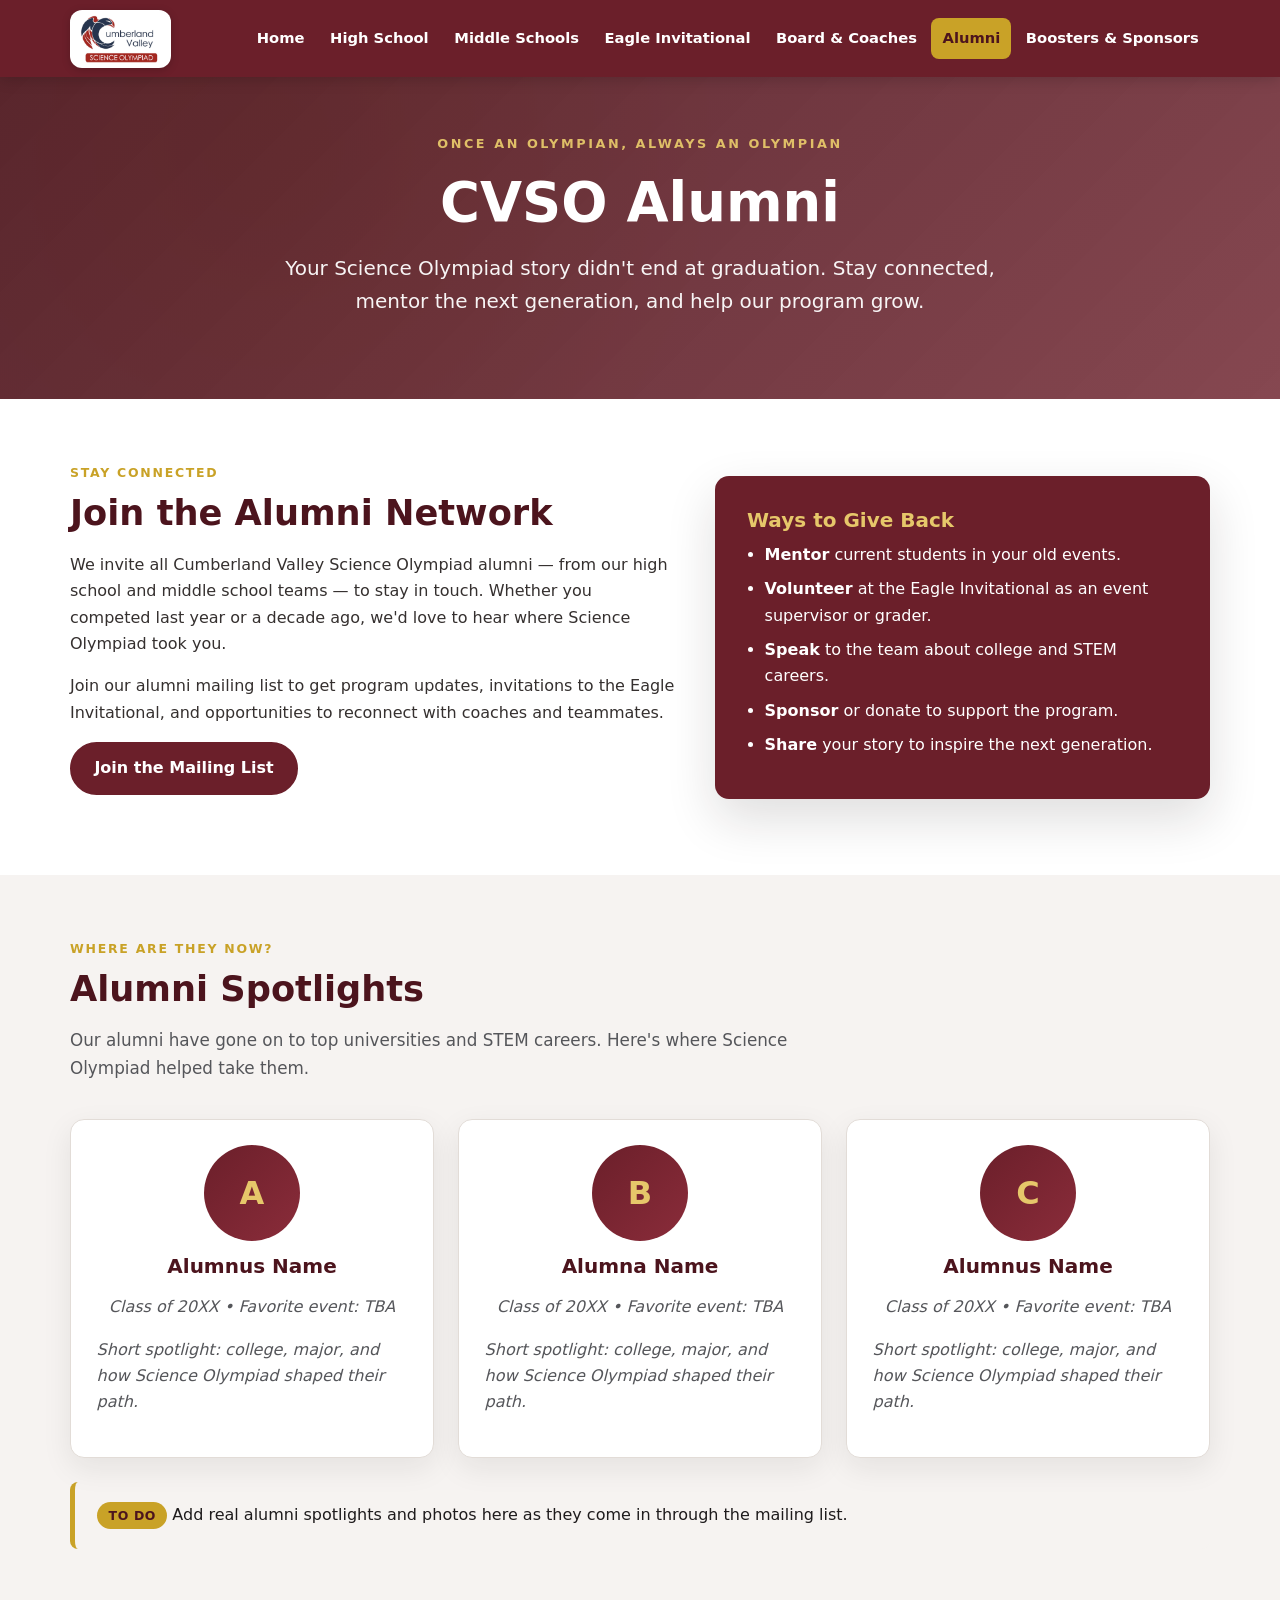
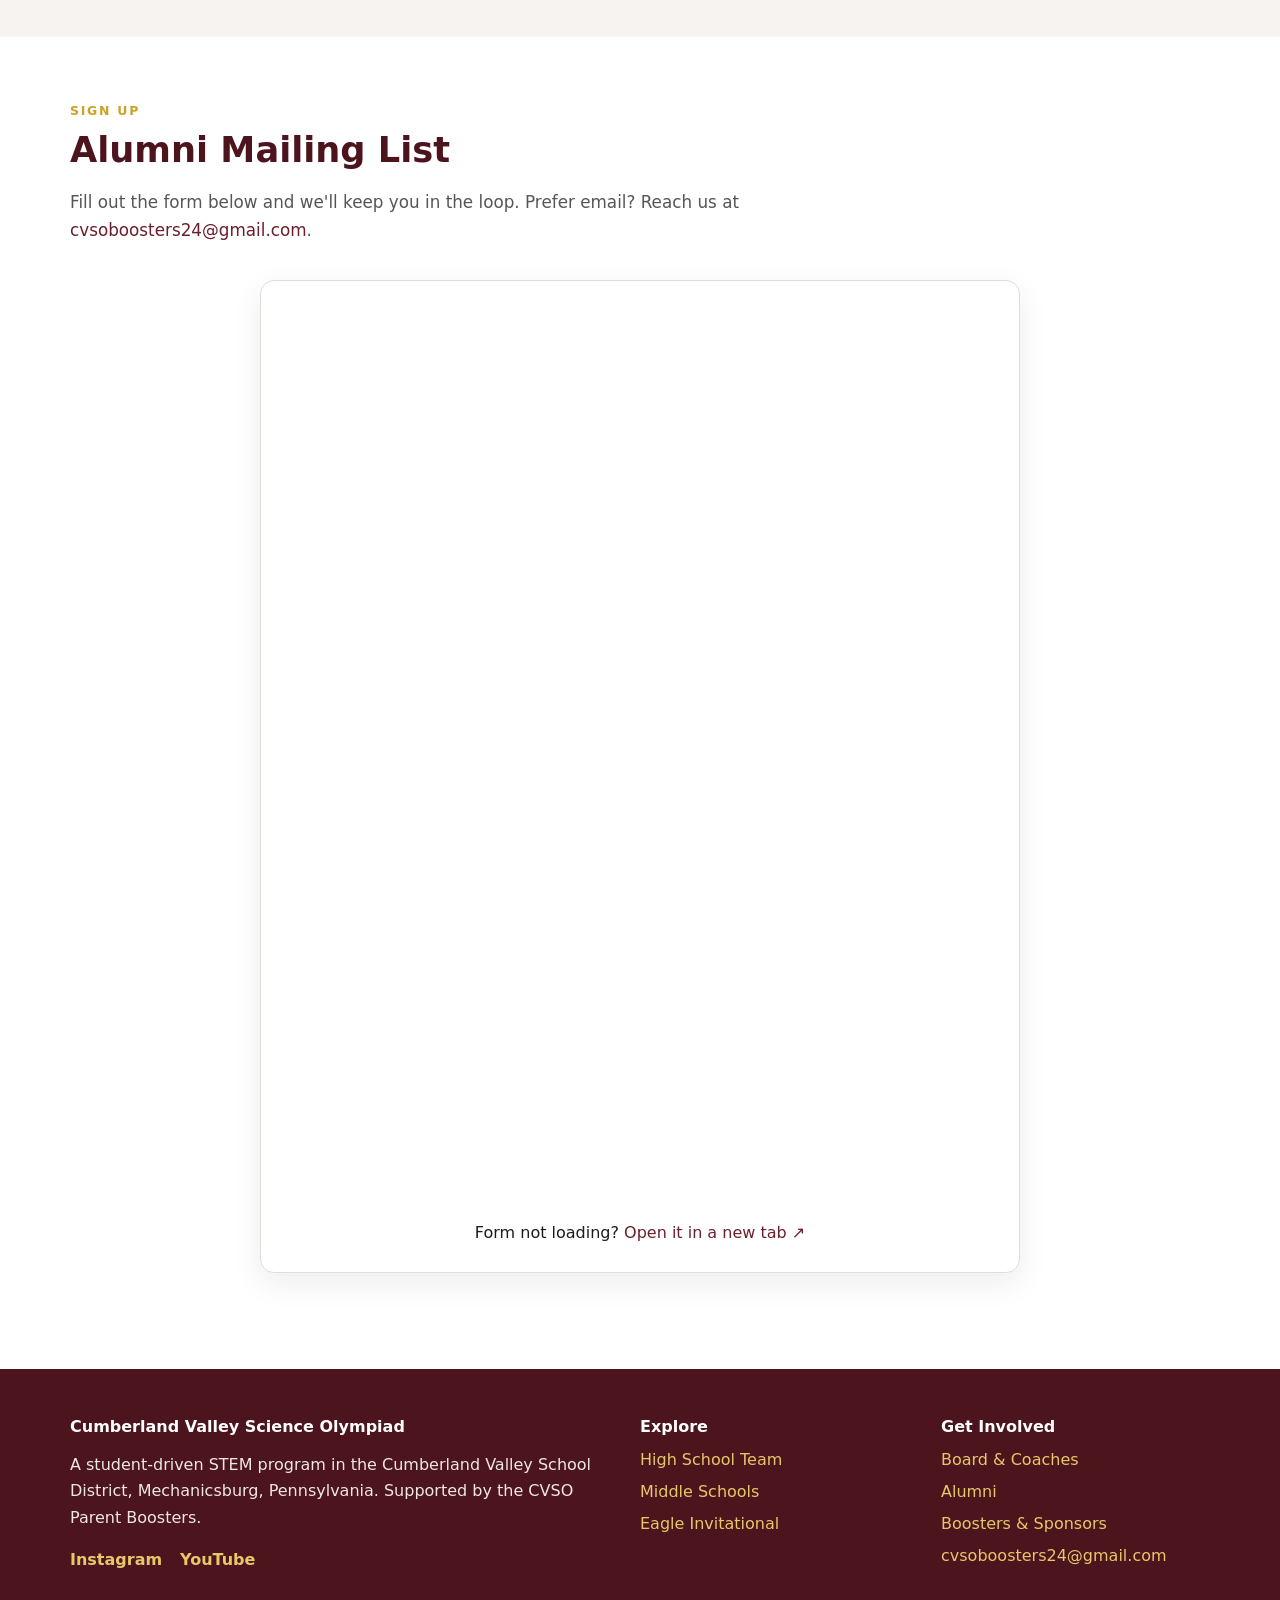
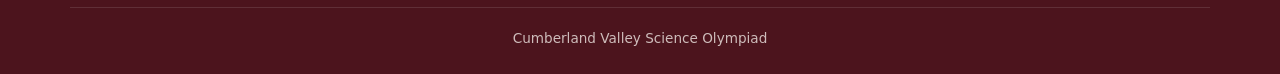
==== alumni.html @ 6e0794f5 "Add Cumberland Valley Science Olympiad website Static multi-page site: home, high school, middle sch" ====
<!DOCTYPE html>
<html lang="en">
<head>
  <meta charset="UTF-8" />
  <meta name="viewport" content="width=device-width, initial-scale=1.0" />
  <meta http-equiv="Cache-Control" content="no-cache, no-store, must-revalidate" />
  <meta http-equiv="Pragma" content="no-cache" />
  <meta http-equiv="Expires" content="0" />
  <title>Alumni | CV Science Olympiad</title>
  <meta name="description" content="Stay connected with Cumberland Valley Science Olympiad — join the alumni network, mentor, and give back." />
  <link rel="icon" type="image/jpeg" href="assets/logo.jpg" />
  <link rel="stylesheet" href="css/style.css" />
</head>
<body>
  <header class="site-header">
    <div class="wrap nav">
      <a href="index.html" class="brand">
        <img class="brand-logo" src="assets/logo.jpg" alt="Cumberland Valley Science Olympiad" />
      </a>
      <button class="nav-toggle" aria-label="Toggle navigation" aria-expanded="false">&#9776;</button>
      <ul class="nav-links">
        <li><a href="index.html">Home</a></li>
        <li><a href="cvhs.html">High School</a></li>
        <li><a href="middle-schools.html">Middle Schools</a></li>
        <li><a href="eagle-invitational.html">Eagle Invitational</a></li>
        <li><a href="board.html">Board &amp; Coaches</a></li>
        <li><a href="alumni.html">Alumni</a></li>
        <li><a href="boosters.html">Boosters &amp; Sponsors</a></li>
      </ul>
    </div>
  </header>

  <section class="hero compact">
    <div class="wrap">
      <p class="kicker">Once an Olympian, always an Olympian</p>
      <h1>CVSO Alumni</h1>
      <p>Your Science Olympiad story didn't end at graduation. Stay connected, mentor the next generation, and help our program grow.</p>
    </div>
  </section>

  <section class="section">
    <div class="wrap feature">
      <div class="prose">
        <div class="eyebrow">Stay Connected</div>
        <h2>Join the Alumni Network</h2>
        <p>We invite all Cumberland Valley Science Olympiad alumni &mdash; from our high school and middle school teams &mdash; to stay in touch. Whether you competed last year or a decade ago, we'd love to hear where Science Olympiad took you.</p>
        <p>Join our alumni mailing list to get program updates, invitations to the Eagle Invitational, and opportunities to reconnect with coaches and teammates.</p>
        <p><a class="btn solid" href="#signup">Join the Mailing List</a></p>
      </div>
      <div class="panel">
        <h3>Ways to Give Back</h3>
        <ul>
          <li><strong>Mentor</strong> current students in your old events.</li>
          <li><strong>Volunteer</strong> at the Eagle Invitational as an event supervisor or grader.</li>
          <li><strong>Speak</strong> to the team about college and STEM careers.</li>
          <li><strong>Sponsor</strong> or donate to support the program.</li>
          <li><strong>Share</strong> your story to inspire the next generation.</li>
        </ul>
      </div>
    </div>
  </section>

  <section class="section alt">
    <div class="wrap">
      <div class="section-head">
        <div class="eyebrow">Where Are They Now?</div>
        <h2>Alumni Spotlights</h2>
        <p>Our alumni have gone on to top universities and STEM careers. Here's where Science Olympiad helped take them.</p>
      </div>
      <div class="grid cols-3">
        <div class="card"><div class="person"><div class="avatar">A</div></div><h3 style="text-align:center">Alumnus Name</h3><p class="placeholder" style="text-align:center">Class of 20XX &bull; Favorite event: TBA</p><p class="placeholder">Short spotlight: college, major, and how Science Olympiad shaped their path.</p></div>
        <div class="card"><div class="person"><div class="avatar">B</div></div><h3 style="text-align:center">Alumna Name</h3><p class="placeholder" style="text-align:center">Class of 20XX &bull; Favorite event: TBA</p><p class="placeholder">Short spotlight: college, major, and how Science Olympiad shaped their path.</p></div>
        <div class="card"><div class="person"><div class="avatar">C</div></div><h3 style="text-align:center">Alumnus Name</h3><p class="placeholder" style="text-align:center">Class of 20XX &bull; Favorite event: TBA</p><p class="placeholder">Short spotlight: college, major, and how Science Olympiad shaped their path.</p></div>
      </div>
      <div class="callout"><span class="notice-badge">To do</span> Add real alumni spotlights and photos here as they come in through the mailing list.</div>
    </div>
  </section>

  <!-- Signup -->
  <section class="section" id="signup">
    <div class="wrap">
      <div class="section-head">
        <div class="eyebrow">Sign Up</div>
        <h2>Alumni Mailing List</h2>
        <p>Fill out the form below and we'll keep you in the loop. Prefer email? Reach us at <a href="mailto:cvsoboosters24@gmail.com">cvsoboosters24@gmail.com</a>.</p>
      </div>
      <div class="card" style="max-width:760px; margin-inline:auto;">
        <iframe
          title="CVSO Alumni Mailing List sign-up form"
          src="https://docs.google.com/forms/d/e/1FAIpQLSfTZlC2nYIA2AMVP5sjLOo3m8vN125NgydO-kd0ToRrBYe-Ew/viewform?embedded=true"
          style="width:100%; height:900px; border:0; display:block;"
          loading="lazy">Loading&hellip;</iframe>
        <p style="text-align:center; margin:.8rem 0 0;">Form not loading? <a href="https://docs.google.com/forms/d/e/1FAIpQLSfTZlC2nYIA2AMVP5sjLOo3m8vN125NgydO-kd0ToRrBYe-Ew/viewform" target="_blank" rel="noopener">Open it in a new tab &nearr;</a></p>
      </div>
    </div>
  </section>

  <footer class="site-footer">
    <div class="wrap footer-grid">
      <div>
        <h4>Cumberland Valley Science Olympiad</h4>
        <p>A student-driven STEM program in the Cumberland Valley School District, Mechanicsburg, Pennsylvania. Supported by the CVSO Parent Boosters.</p>
        <div class="socials">
          <a href="https://www.instagram.com/cvhs_scioly" target="_blank" rel="noopener">Instagram</a>
          <a href="https://www.youtube.com/channel/UCfL6KHYoZkcw92uckgY2XRw" target="_blank" rel="noopener">YouTube</a>
        </div>
      </div>
      <div>
        <h4>Explore</h4>
        <ul>
          <li><a href="cvhs.html">High School Team</a></li>
          <li><a href="middle-schools.html">Middle Schools</a></li>
          <li><a href="eagle-invitational.html">Eagle Invitational</a></li>
        </ul>
      </div>
      <div>
        <h4>Get Involved</h4>
        <ul>
          <li><a href="board.html">Board &amp; Coaches</a></li>
          <li><a href="alumni.html">Alumni</a></li>
          <li><a href="boosters.html">Boosters &amp; Sponsors</a></li>
          <li><a href="mailto:cvsoboosters24@gmail.com">cvsoboosters24@gmail.com</a></li>
        </ul>
      </div>
    </div>
    <div class="wrap footer-bottom">
      Cumberland Valley Science Olympiad
    </div>
  </footer>
  <script src="js/main.js"></script>
  <script>document.getElementById('year').textContent = new Date().getFullYear();</script>
</body>
</html>
---- css/style.css ----
/* ============================================================
   Cumberland Valley Science Olympiad — shared stylesheet
   Colors: CV Maroon + Gold accent (Eagles)
   ============================================================ */

:root {
  --maroon: #6b1f2a;
  --maroon-dark: #4c141d;
  --maroon-light: #8a2c3a;
  --gold: #c9a227;
  --gold-light: #e6c76a;
  --ink: #1e1b1c;
  --slate: #55565a;
  --paper: #ffffff;
  --cloud: #f6f3f1;
  --cloud-2: #efeae6;
  --line: #e2dcd7;
  --ok: #2f7d4f;
  --radius: 14px;
  --shadow: 0 10px 30px rgba(30, 20, 20, 0.08);
  --shadow-lg: 0 20px 50px rgba(30, 20, 20, 0.14);
  --wrap: 1140px;
  --font: "Segoe UI", system-ui, -apple-system, Roboto, Helvetica, Arial, sans-serif;
  --serif: Georgia, "Times New Roman", serif;
}

* { box-sizing: border-box; }

html { scroll-behavior: smooth; }

body {
  margin: 0;
  font-family: var(--font);
  color: var(--ink);
  background: var(--paper);
  line-height: 1.65;
  -webkit-font-smoothing: antialiased;
}

img { max-width: 100%; display: block; }

a { color: var(--maroon); text-decoration: none; }
a:hover { text-decoration: underline; }

h1, h2, h3, h4 { line-height: 1.2; margin: 0 0 .5em; }
h2 { font-size: clamp(1.6rem, 3vw, 2.2rem); color: var(--maroon-dark); }
h3 { font-size: 1.25rem; color: var(--maroon-dark); }

.wrap { width: min(var(--wrap), 92%); margin-inline: auto; }

.section { padding: 4rem 0; }
.section.alt { background: var(--cloud); }
.section-head { max-width: 760px; margin-bottom: 2.25rem; }
.section-head p { color: var(--slate); font-size: 1.05rem; }
.eyebrow {
  text-transform: uppercase;
  letter-spacing: .14em;
  font-size: .78rem;
  font-weight: 700;
  color: var(--gold);
  margin-bottom: .5rem;
}

/* ---------- Header / nav ---------- */
.site-header {
  position: sticky; top: 0; z-index: 50;
  background: var(--maroon);
  color: #fff;
  box-shadow: 0 2px 14px rgba(0,0,0,.18);
}
.nav {
  display: flex; align-items: center; justify-content: space-between;
  gap: 1rem; padding: .6rem 0;
}
.brand { display: flex; align-items: center; gap: .7rem; color: #fff; font-weight: 800; }
.brand:hover { text-decoration: none; }
.brand .logo {
  width: 42px; height: 42px; border-radius: 50%;
  background: var(--gold); color: var(--maroon-dark);
  display: grid; place-items: center; font-weight: 900; font-size: 1.1rem;
  flex: none;
}
.brand small { display: block; font-weight: 500; font-size: .72rem; opacity: .85; letter-spacing: .02em; }
.brand-logo {
  height: 58px; width: auto; display: block;
  background: #fff; padding: 5px 10px; border-radius: 12px;
  box-shadow: 0 2px 8px rgba(0,0,0,.18);
}
@media (max-width: 940px) { .brand-logo { height: 46px; } }

.nav-links { display: flex; align-items: center; gap: .2rem; list-style: none; margin: 0; padding: 0; flex-wrap: wrap; }
.nav-links a {
  color: #fff; padding: .5rem .7rem; border-radius: 8px; font-size: .92rem; font-weight: 600;
  display: inline-block;
}
.nav-links a:hover { background: rgba(255,255,255,.14); text-decoration: none; }
.nav-links a.active { background: var(--gold); color: var(--maroon-dark); }

.nav-toggle {
  display: none; background: transparent; border: 2px solid rgba(255,255,255,.5);
  color: #fff; border-radius: 8px; padding: .35rem .6rem; cursor: pointer; font-size: 1.1rem;
}

@media (max-width: 940px) {
  .nav-toggle { display: block; }
  .nav-links {
    position: absolute; left: 0; right: 0; top: 100%;
    background: var(--maroon-dark); flex-direction: column; align-items: stretch;
    gap: 0; padding: .5rem 6%; max-height: 0; overflow: hidden; transition: max-height .3s ease;
  }
  .nav-links.open { max-height: 640px; padding-block: .6rem; }
  .nav-links a { padding: .8rem .6rem; border-bottom: 1px solid rgba(255,255,255,.08); }
}

/* ---------- Hero ---------- */
.hero {
  position: relative; color: #fff; text-align: center;
  background:
    linear-gradient(135deg, rgba(76,20,29,.92), rgba(107,31,42,.82)),
    radial-gradient(circle at 20% 20%, rgba(201,162,39,.35), transparent 45%);
  padding: 5.5rem 0;
}
.hero.compact { padding: 3.5rem 0; }
.hero h1 { font-size: clamp(2rem, 5vw, 3.4rem); margin-bottom: .3em; }
.hero p { font-size: clamp(1rem, 2vw, 1.25rem); max-width: 720px; margin: 0 auto 1.6rem; opacity: .95; }
.hero .kicker {
  text-transform: uppercase; letter-spacing: .2em; font-size: .8rem; font-weight: 700;
  color: var(--gold-light); margin-bottom: 1rem;
}

/* ---------- Animated home hero ---------- */
.hero-home { position: relative; overflow: hidden; padding: 6rem 0 5rem; }
.hero-home > .wrap { position: relative; z-index: 2; }
.hero-bg { position: absolute; inset: 0; z-index: 0; overflow: hidden; }
/* faint grid overlay */
.hero-bg::before {
  content: ""; position: absolute; inset: -2px;
  background-image:
    linear-gradient(rgba(255,255,255,.05) 1px, transparent 1px),
    linear-gradient(90deg, rgba(255,255,255,.05) 1px, transparent 1px);
  background-size: 46px 46px;
  mask-image: radial-gradient(ellipse at 50% 35%, #000 55%, transparent 100%);
  -webkit-mask-image: radial-gradient(ellipse at 50% 35%, #000 55%, transparent 100%);
}
/* floating glow blobs */
.hero-bg .blob { position: absolute; border-radius: 50%; filter: blur(70px); opacity: .55; }
.hero-bg .b1 { width: 420px; height: 420px; background: #c9a227; top: -120px; left: -80px; animation: floaty 12s ease-in-out infinite; }
.hero-bg .b2 { width: 380px; height: 380px; background: #a8323f; bottom: -140px; right: -60px; animation: floaty 15s ease-in-out infinite reverse; }
.hero-bg .b3 { width: 260px; height: 260px; background: #7d2a8c33; top: 40%; left: 55%; animation: floaty 18s ease-in-out infinite; }
@keyframes floaty {
  0%, 100% { transform: translate(0, 0) scale(1); }
  50% { transform: translate(30px, -26px) scale(1.08); }
}
.hero-home h1 .accent {
  background: linear-gradient(120deg, var(--gold-light), #fff 55%, var(--gold-light));
  -webkit-background-clip: text; background-clip: text; color: transparent;
}
.hero-badges { display: flex; flex-wrap: wrap; gap: .6rem; justify-content: center; margin-top: 1.8rem; }
.hero-badges .badge {
  display: inline-flex; align-items: center; gap: .5rem;
  background: rgba(255,255,255,.1); border: 1px solid rgba(255,255,255,.22);
  color: #fff; padding: .5rem .95rem; border-radius: 999px; font-weight: 600; font-size: .9rem;
  backdrop-filter: blur(4px);
}
.hero-badges .badge b { color: var(--gold-light); }
.scroll-cue {
  position: absolute; bottom: 1rem; left: 50%; transform: translateX(-50%); z-index: 2;
  color: rgba(255,255,255,.7); font-size: 1.5rem; animation: bob 1.8s ease-in-out infinite;
}
@keyframes bob { 0%,100% { transform: translate(-50%, 0); } 50% { transform: translate(-50%, 8px); } }

/* entrance + scroll-reveal */
.fade-up { opacity: 0; transform: translateY(22px); animation: fadeUp .8s ease forwards; }
.fade-up.d1 { animation-delay: .12s; } .fade-up.d2 { animation-delay: .24s; }
.fade-up.d3 { animation-delay: .36s; } .fade-up.d4 { animation-delay: .48s; }
@keyframes fadeUp { to { opacity: 1; transform: none; } }
.reveal { opacity: 0; transform: translateY(30px); transition: opacity .7s ease, transform .7s ease; }
.reveal.in { opacity: 1; transform: none; }
@media (prefers-reduced-motion: reduce) {
  .fade-up, .reveal { opacity: 1 !important; transform: none !important; animation: none !important; }
  .hero-bg .blob, .scroll-cue { animation: none; }
}

/* ---------- Buttons ---------- */
.btn {
  display: inline-block; background: var(--gold); color: var(--maroon-dark);
  padding: .7rem 1.4rem; border-radius: 999px; font-weight: 700; border: 2px solid var(--gold);
  transition: transform .15s ease, background .15s ease;
}
.btn:hover { text-decoration: none; transform: translateY(-2px); background: var(--gold-light); }
.btn.ghost { background: transparent; color: #fff; border-color: rgba(255,255,255,.6); }
.btn.ghost:hover { background: rgba(255,255,255,.12); }
.btn.solid { background: var(--maroon); color: #fff; border-color: var(--maroon); }
.btn.solid:hover { background: var(--maroon-dark); }
.btn-row { display: flex; gap: .8rem; flex-wrap: wrap; justify-content: center; }

/* ---------- Cards / grid ---------- */
.grid { display: grid; gap: 1.5rem; }
.grid.cols-2 { grid-template-columns: repeat(2, 1fr); }
.grid.cols-3 { grid-template-columns: repeat(3, 1fr); }
.grid.cols-4 { grid-template-columns: repeat(4, 1fr); }
@media (max-width: 860px) { .grid.cols-3, .grid.cols-4 { grid-template-columns: repeat(2, 1fr); } }
@media (max-width: 620px) { .grid.cols-2, .grid.cols-3, .grid.cols-4 { grid-template-columns: 1fr; } }

.card {
  background: var(--paper); border: 1px solid var(--line); border-radius: var(--radius);
  padding: 1.6rem; box-shadow: var(--shadow);
}
.card h3 { margin-top: 0; }
.card .ico {
  width: 48px; height: 48px; border-radius: 12px; background: var(--cloud-2);
  display: grid; place-items: center; font-size: 1.5rem; margin-bottom: 1rem;
}
.card.link-card { transition: transform .15s ease, box-shadow .15s ease; }
.card.link-card:hover { transform: translateY(-4px); box-shadow: var(--shadow-lg); }

/* Team spotlight cards with color bar */
.team-card { overflow: hidden; padding: 0; }
.team-card .bar { height: 8px; background: var(--gold); }
.team-card .body { padding: 1.6rem; }
.team-card.hs .bar { background: var(--maroon); }
.team-card.ev .bar { background: #2f6f7d; }
.team-card.mv .bar { background: #4c7d2f; }

/* ---------- People (board/coaches) ---------- */
.people { display: grid; gap: 1.4rem; grid-template-columns: repeat(3, 1fr); }
@media (max-width: 860px) { .people { grid-template-columns: repeat(2,1fr); } }
@media (max-width: 560px) { .people { grid-template-columns: 1fr; } }
.person { text-align: center; }
.person .avatar {
  width: 96px; height: 96px; border-radius: 50%; margin: 0 auto .8rem;
  background: linear-gradient(135deg, var(--maroon), var(--maroon-light));
  color: var(--gold-light); display: grid; place-items: center; font-size: 2rem; font-weight: 800;
}
.person .role { color: var(--gold); font-weight: 700; font-size: .85rem; text-transform: uppercase; letter-spacing: .06em; }
.person .name { font-weight: 700; font-size: 1.1rem; color: var(--maroon-dark); }

/* ---------- Tables ---------- */
.table-wrap { overflow-x: auto; border: 1px solid var(--line); border-radius: var(--radius); box-shadow: var(--shadow); }
table { width: 100%; border-collapse: collapse; background: #fff; min-width: 520px; }
thead th { background: var(--maroon); color: #fff; text-align: left; padding: .85rem 1rem; font-size: .9rem; }
tbody td { padding: .8rem 1rem; border-top: 1px solid var(--line); font-size: .95rem; }
tbody tr:nth-child(even) { background: var(--cloud); }
.medal { font-weight: 700; }
.medal.gold { color: #b8860b; }
.medal.silver { color: #7d7d83; }
.medal.bronze { color: #a05a2c; }

/* ---------- Doc / list rows ---------- */
.doc-list { list-style: none; margin: 0; padding: 0; display: grid; gap: .6rem; }
.doc-list li {
  display: flex; align-items: center; gap: .9rem; background: #fff; border: 1px solid var(--line);
  border-radius: 10px; padding: .8rem 1rem;
}
.doc-list .fico { font-size: 1.3rem; }
.doc-list .meta { margin-left: auto; color: var(--slate); font-size: .85rem; }

/* ---------- Stats ---------- */
.stats { display: grid; grid-template-columns: repeat(4,1fr); gap: 1.2rem; text-align: center; }
@media (max-width: 640px) { .stats { grid-template-columns: repeat(2,1fr); } }
.stat .num { font-size: 2.4rem; font-weight: 800; color: var(--maroon); line-height: 1; }
.stat .lbl { color: var(--slate); font-size: .9rem; margin-top: .3rem; }

/* ---------- Callout / notice ---------- */
.callout {
  background: var(--cloud); border-left: 5px solid var(--gold); border-radius: 8px;
  padding: 1.2rem 1.4rem; margin: 1.5rem 0;
}
.notice-badge {
  display: inline-block; background: var(--gold); color: var(--maroon-dark);
  font-weight: 700; font-size: .78rem; padding: .2rem .7rem; border-radius: 999px;
  text-transform: uppercase; letter-spacing: .05em;
}

/* ---------- Prose ---------- */
.prose { max-width: 760px; }
.prose p { color: #35302f; }
.prose ul { padding-left: 1.2rem; }
.prose li { margin: .35rem 0; }

/* ---------- Two-column feature ---------- */
.feature { display: grid; grid-template-columns: 1.1fr .9fr; gap: 2.5rem; align-items: center; }
@media (max-width: 820px) { .feature { grid-template-columns: 1fr; } }
.feature .panel {
  background: var(--maroon); color: #fff; border-radius: var(--radius); padding: 2rem; box-shadow: var(--shadow-lg);
}
.feature .panel h3 { color: var(--gold-light); }
.feature .panel ul { padding-left: 1.1rem; margin: 0; }
.feature .panel li { margin: .5rem 0; }

/* ---------- Footer ---------- */
.site-footer { background: var(--maroon-dark); color: #efe7e3; padding: 3rem 0 1.5rem; margin-top: 2rem; }
.site-footer a { color: var(--gold-light); }
.footer-grid { display: grid; grid-template-columns: 2fr 1fr 1fr; gap: 2rem; }
@media (max-width: 760px) { .footer-grid { grid-template-columns: 1fr; } }
.footer-grid h4 { color: #fff; margin-bottom: .7rem; }
.footer-grid ul { list-style: none; padding: 0; margin: 0; }
.footer-grid li { margin: .35rem 0; }
.socials a { margin-right: .8rem; font-weight: 600; }
.footer-bottom {
  border-top: 1px solid rgba(255,255,255,.14); margin-top: 2rem; padding-top: 1.2rem;
  font-size: .85rem; opacity: .8; text-align: center;
}

/* ---------- Slideshow / gallery ---------- */
.slideshow {
  position: relative;
  width: 100%;
  max-width: 960px;
  margin-inline: auto;
  aspect-ratio: 3 / 2;
  overflow: hidden;
  border-radius: var(--radius);
  box-shadow: var(--shadow-lg);
  background: var(--maroon-dark);
}
@media (max-width: 640px) { .slideshow { aspect-ratio: 4 / 3; } }

/* ---------- Photo gallery (masonry) ---------- */
.gallery { column-count: 4; column-gap: 12px; }
@media (max-width: 900px) { .gallery { column-count: 3; } }
@media (max-width: 620px) { .gallery { column-count: 2; } }
.gallery img {
  width: 100%; margin: 0 0 12px; border-radius: 10px; display: block;
  box-shadow: var(--shadow); break-inside: avoid;
}
.slideshow .slide {
  position: absolute; inset: 0;
  opacity: 0;
  transition: opacity 1s ease-in-out;
  z-index: 1;
}
.slideshow .slide.active { opacity: 1; z-index: 2; }
.slideshow .slide img { width: 100%; height: 100%; object-fit: cover; }
.slideshow .slide .caption {
  position: absolute; left: 0; right: 0; bottom: 0;
  padding: 2.2rem 1.6rem 1.2rem;
  background: linear-gradient(to top, rgba(30,20,20,.78), transparent);
  color: #fff; font-weight: 700; font-size: 1.1rem;
}
/* dots */
.slideshow .dots {
  position: absolute; z-index: 3; bottom: .9rem; left: 50%; transform: translateX(-50%);
  display: flex; gap: .5rem;
}
.slideshow .dots button {
  width: 11px; height: 11px; border-radius: 50%; border: 2px solid #fff;
  background: transparent; cursor: pointer; padding: 0; transition: background .2s ease;
}
.slideshow .dots button.active { background: var(--gold); border-color: var(--gold); }
/* arrows */
.slideshow .arrow {
  position: absolute; z-index: 3; top: 50%; transform: translateY(-50%);
  background: rgba(0,0,0,.35); color: #fff; border: none; cursor: pointer;
  width: 44px; height: 44px; border-radius: 50%; font-size: 1.4rem; line-height: 1;
  display: grid; place-items: center; transition: background .2s ease;
}
.slideshow .arrow:hover { background: rgba(0,0,0,.6); }
.slideshow .arrow.prev { left: .8rem; }
.slideshow .arrow.next { right: .8rem; }
@media (max-width: 640px) { .slideshow .arrow { width: 36px; height: 36px; font-size: 1.1rem; } }

/* ---------- FAQ accordion ---------- */
.faq { display: grid; gap: .7rem; max-width: 860px; }
.faq details {
  background: #fff; border: 1px solid var(--line); border-radius: 10px;
  padding: .1rem 1.1rem; box-shadow: var(--shadow);
}
.faq summary {
  cursor: pointer; font-weight: 700; padding: .9rem 0; color: var(--maroon-dark);
  list-style: none; display: flex; justify-content: space-between; gap: 1rem; align-items: center;
}
.faq summary::-webkit-details-marker { display: none; }
.faq summary::after { content: "+"; font-size: 1.4rem; color: var(--gold); font-weight: 700; }
.faq details[open] summary::after { content: "\2013"; }
.faq details[open] summary { border-bottom: 1px solid var(--line); }
.faq details p { margin: .8rem 0; color: #35302f; }

/* ---------- Detail list (key/value facts) ---------- */
.kv { list-style: none; margin: 0; padding: 0; display: grid; gap: .55rem; }
.kv li { display: flex; gap: .6rem; }
.kv .k { font-weight: 700; color: var(--maroon-dark); min-width: 150px; flex: none; }

/* ---------- Marquee (tournaments strip) ---------- */
.marquee-band { background: var(--maroon-dark); color: #fff; padding: 1.8rem 0; overflow: hidden; }
.marquee-band .m-label {
  text-align: center; text-transform: uppercase; letter-spacing: .22em;
  font-size: .76rem; font-weight: 700; color: var(--gold-light); margin-bottom: 1.1rem;
}
.marquee {
  display: flex; overflow: hidden;
  -webkit-mask-image: linear-gradient(90deg, transparent, #000 7%, #000 93%, transparent);
          mask-image: linear-gradient(90deg, transparent, #000 7%, #000 93%, transparent);
}
.marquee-track { display: flex; gap: 2.6rem; padding-left: 2.6rem; flex: none; animation: marquee 32s linear infinite; }
.marquee:hover .marquee-track { animation-play-state: paused; }
.marquee-item { white-space: nowrap; font-weight: 700; font-size: 1.05rem; color: #efe7e3; display: flex; align-items: center; gap: 2.6rem; }
.marquee-item::after { content: "\2022"; color: var(--gold); }
@keyframes marquee { from { transform: translateX(0); } to { transform: translateX(-50%); } }
@media (prefers-reduced-motion: reduce) { .marquee-track { animation: none; } }

/* ---------- Event category tiles ---------- */
.cat-grid { display: grid; grid-template-columns: repeat(5, 1fr); gap: 1.1rem; }
@media (max-width: 940px) { .cat-grid { grid-template-columns: repeat(2, 1fr); } }
@media (max-width: 520px) { .cat-grid { grid-template-columns: 1fr; } }
.cat-tile {
  text-align: center; background: #fff; border: 1px solid var(--line); border-radius: 16px;
  padding: 1.7rem 1rem; box-shadow: var(--shadow); transition: transform .15s ease, box-shadow .15s ease;
}
.cat-tile:hover { transform: translateY(-6px); box-shadow: var(--shadow-lg); }
.cat-ico {
  width: 66px; height: 66px; border-radius: 50%; display: grid; place-items: center;
  margin: 0 auto 1rem; font-size: 2rem;
}
.cat-tile h3 { font-size: 1rem; margin-bottom: .45rem; line-height: 1.2; }
.cat-tile p { font-size: .84rem; color: var(--slate); margin: 0; }

/* ---------- Pathway diagram ---------- */
.pathway { display: flex; align-items: center; gap: .5rem; overflow-x: auto; padding: .3rem .1rem 1rem; justify-content: flex-start; }
@media (min-width: 940px) { .pathway { justify-content: center; overflow: visible; } }
.path-step {
  flex: none; background: #fff; border: 2px solid var(--line); border-radius: 14px;
  padding: 1rem 1.3rem; text-align: center; box-shadow: var(--shadow); min-width: 140px;
}
.path-step .t { font-weight: 800; color: var(--maroon-dark); line-height: 1.15; }
.path-step .s { font-size: .8rem; color: var(--slate); margin-top: .2rem; }
.path-step.finish { border-color: var(--gold); background: linear-gradient(180deg, #fff, #fdf7e6); }
.path-arrow { flex: none; color: var(--gold); font-size: 1.5rem; font-weight: 700; }
/* two parallel division tracks */
.pathway-tracks { display: grid; gap: 1.1rem; }
.path-step.start { min-width: 180px; }
.path-step.start.ms { border-color: #2f6f7d; border-width: 2px; }
.path-step.start.hs { border-color: var(--maroon); border-width: 2px; }
.path-step .div-tag {
  display: inline-block; font-size: .68rem; font-weight: 700; letter-spacing: .04em;
  text-transform: uppercase; padding: .1rem .5rem; border-radius: 999px; margin-bottom: .35rem;
}
.path-step.ms .div-tag { background: #e4eef4; color: #2f6f7d; }
.path-step.hs .div-tag { background: #f2e3e5; color: var(--maroon); }

/* ---------- Ticker (tournament-day feed) ---------- */
.ticker { max-width: 720px; margin-inline: auto; background: #fff; border: 1px solid var(--line); border-radius: 14px; box-shadow: var(--shadow-lg); overflow: hidden; }
.ticker-head { display: flex; align-items: center; gap: .6rem; padding: .8rem 1.1rem; border-bottom: 1px solid var(--line); font-weight: 700; color: var(--maroon-dark); }
.ticker-head .dot { width: 9px; height: 9px; border-radius: 50%; background: var(--ok); animation: pulse 1.8s infinite; flex: none; }
.ticker-head .live { margin-left: auto; font-size: .72rem; letter-spacing: .12em; text-transform: uppercase; color: var(--ok); font-weight: 700; }
.ticker-viewport { height: 250px; overflow: hidden; position: relative; }
.ticker-list { margin: 0; padding: 0; list-style: none; animation: tickerscroll 20s linear infinite; }
.ticker:hover .ticker-list { animation-play-state: paused; }
.ticker-list li { display: flex; gap: 1rem; padding: .75rem 1.1rem; border-bottom: 1px solid var(--cloud-2); align-items: baseline; }
.ticker-list .time { color: var(--gold); font-weight: 700; font-variant-numeric: tabular-nums; white-space: nowrap; font-size: .85rem; flex: none; }
.ticker-list .msg { color: #35302f; }
@keyframes tickerscroll { from { transform: translateY(0); } to { transform: translateY(-50%); } }
@keyframes pulse { 0% { box-shadow: 0 0 0 0 rgba(47,125,79,.5); } 70% { box-shadow: 0 0 0 8px rgba(47,125,79,0); } 100% { box-shadow: 0 0 0 0 rgba(47,125,79,0); } }
@media (prefers-reduced-motion: reduce) { .ticker-list { animation: none; } .ticker-head .dot { animation: none; } }

/* Placeholder helper */
.placeholder { color: var(--slate); font-style: italic; }
.tag { display:inline-block; background: var(--cloud-2); color: var(--slate); font-size:.75rem; padding:.15rem .6rem; border-radius:999px; margin:.1rem; }
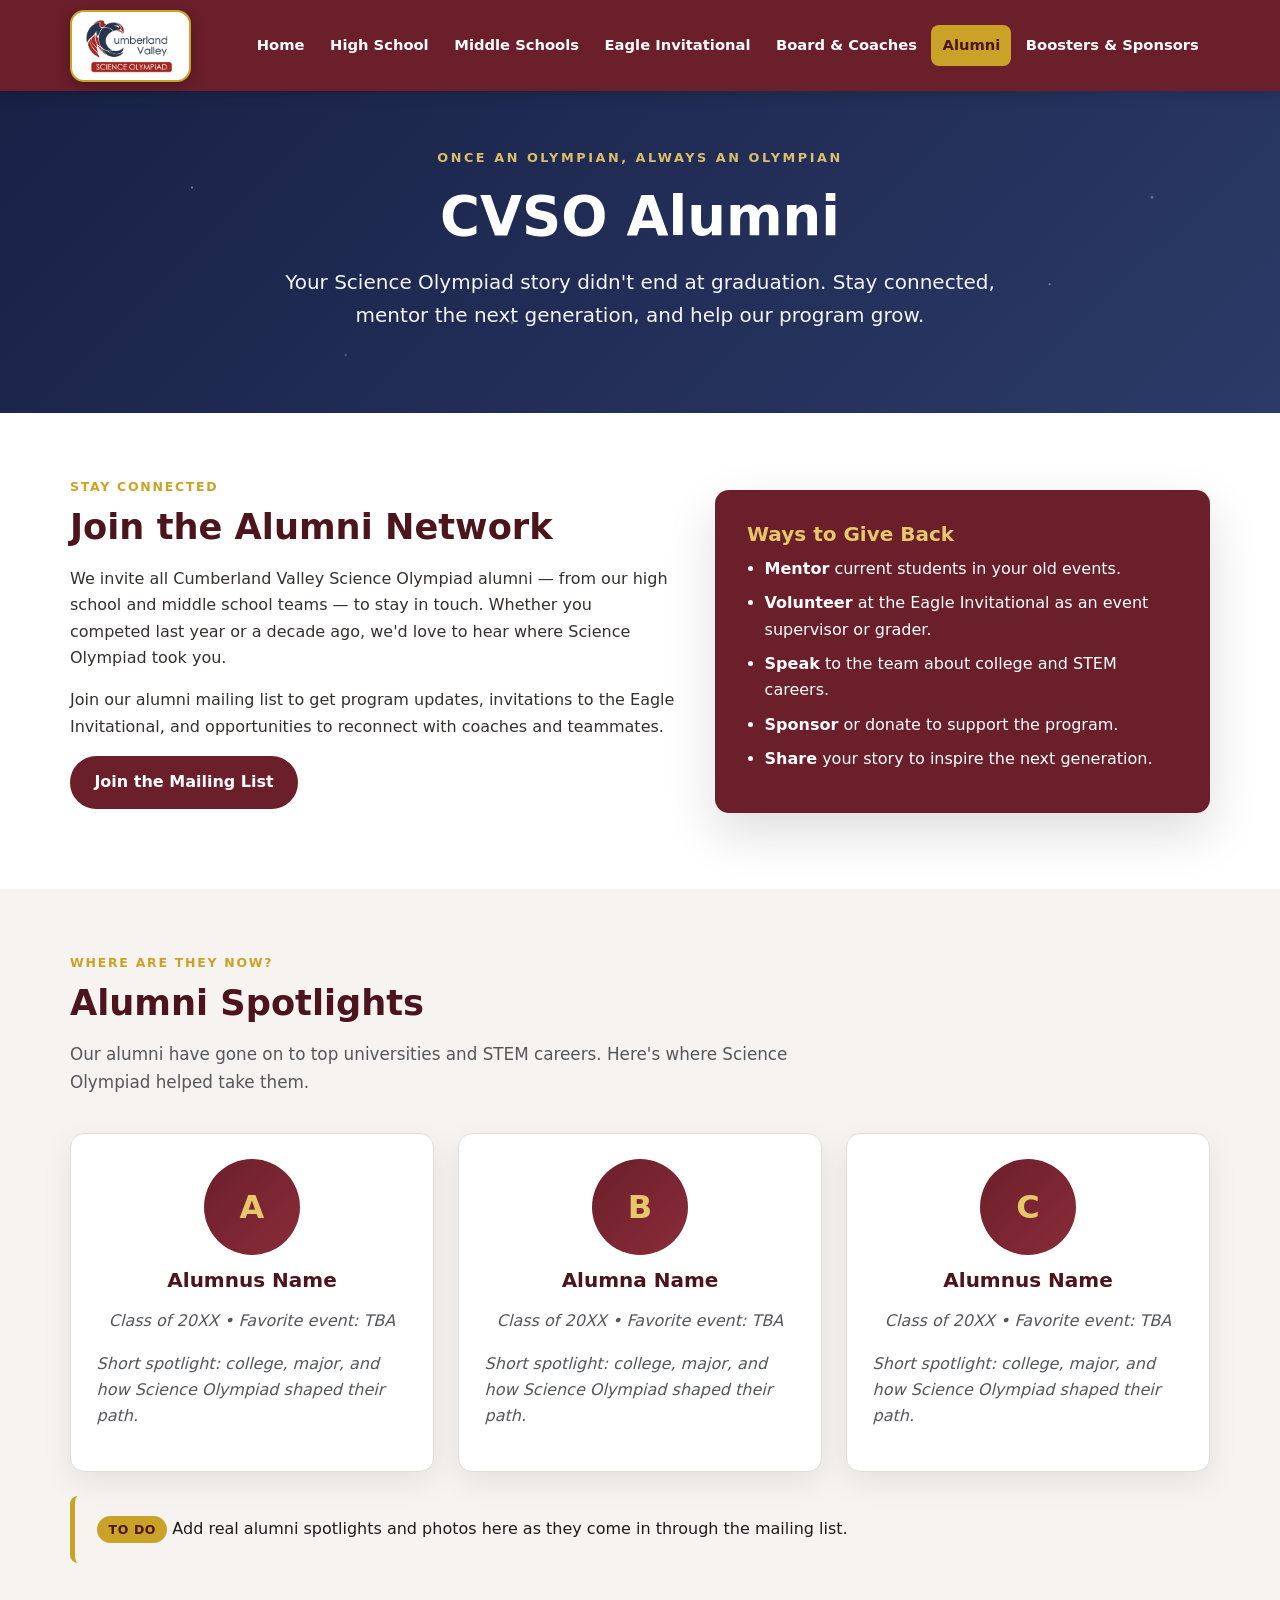
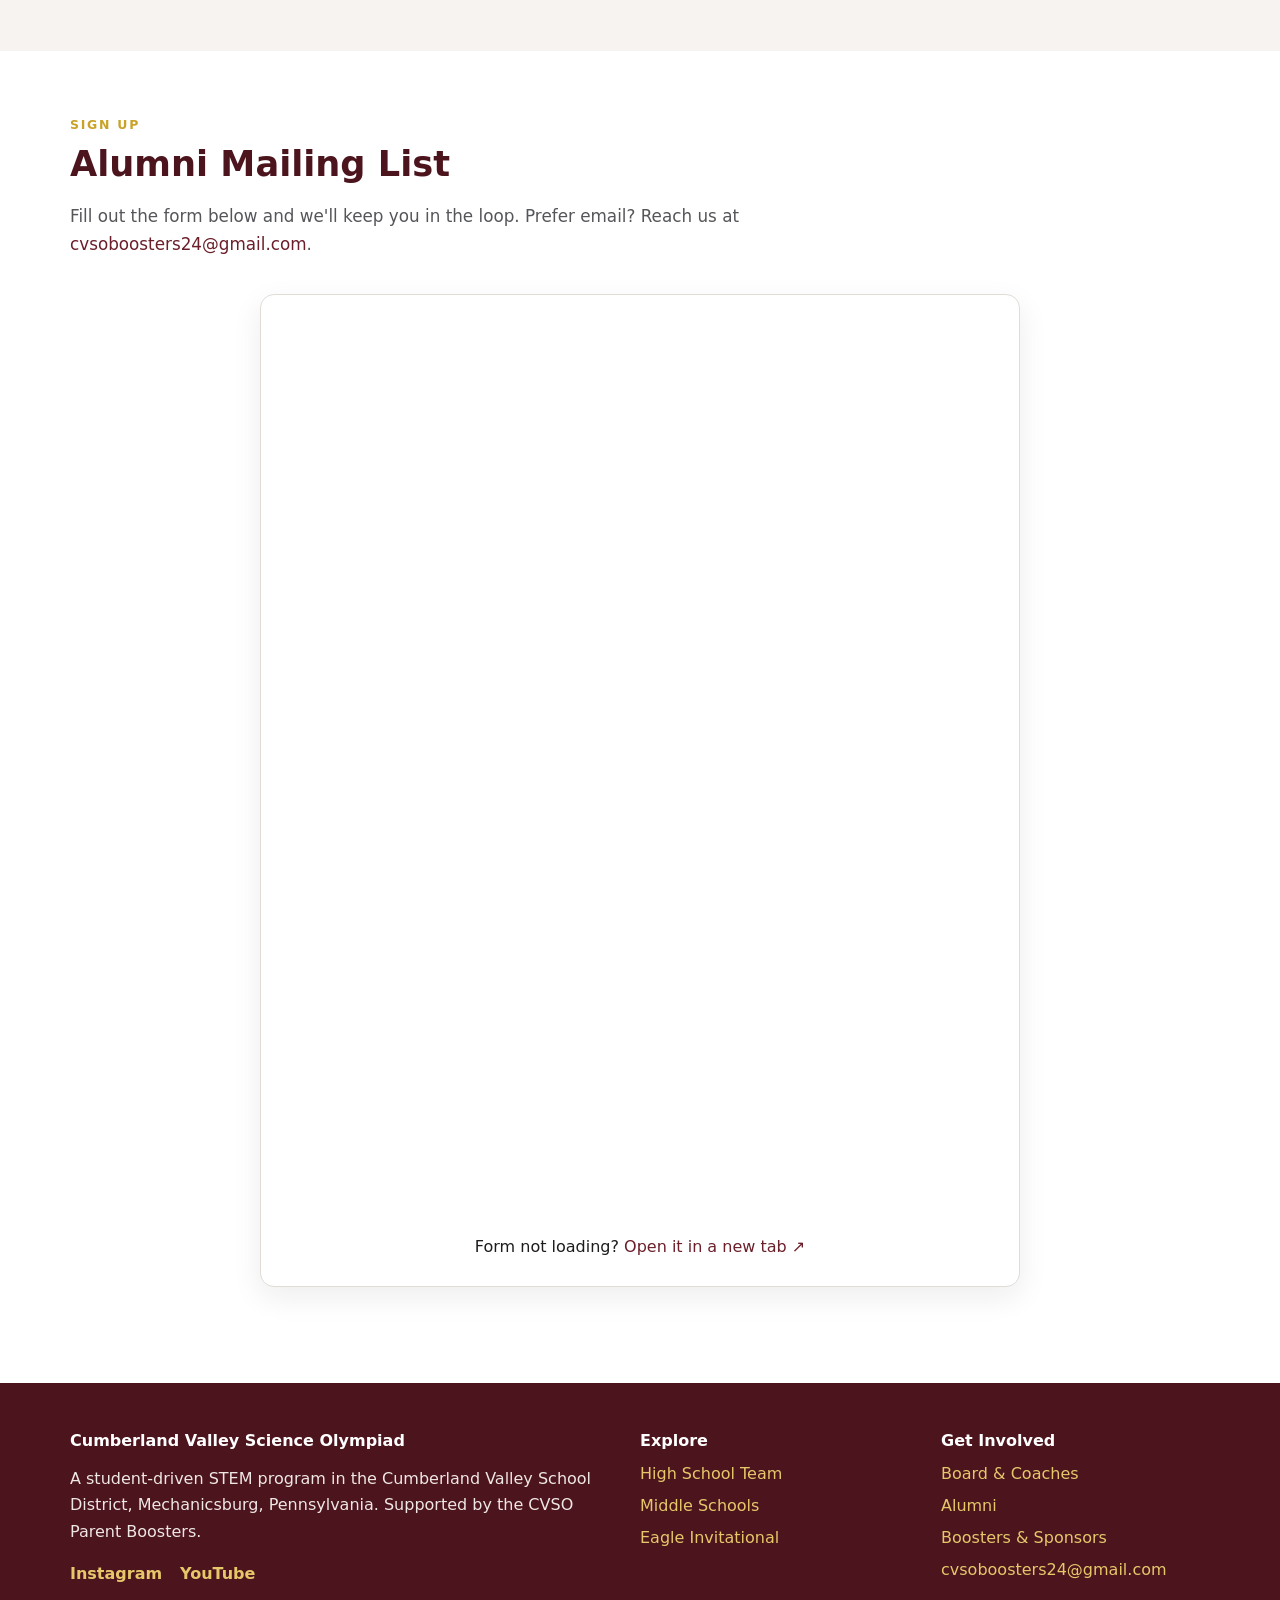
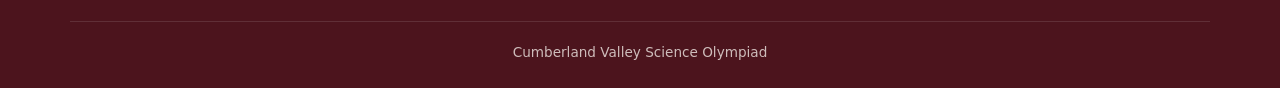
==== commit 3b3044d7: "Per-page hero themes, calendar fixes, and GoFundMe donate section - Give each tab header its own col" ====
--- a/alumni.html
+++ b/alumni.html
@@ -30,7 +30,7 @@
     </div>
   </header>
 
-  <section class="hero compact">
+  <section class="hero compact hero-alumni">
     <div class="wrap">
       <p class="kicker">Once an Olympian, always an Olympian</p>
       <h1>CVSO Alumni</h1>
--- a/css/style.css
+++ b/css/style.css
@@ -69,6 +69,7 @@
   box-shadow: 0 2px 14px rgba(0,0,0,.18);
 }
 .nav {
+  position: relative;
   display: flex; align-items: center; justify-content: space-between;
   gap: 1rem; padding: .6rem 0;
 }
@@ -82,11 +83,12 @@
 }
 .brand small { display: block; font-weight: 500; font-size: .72rem; opacity: .85; letter-spacing: .02em; }
 .brand-logo {
-  height: 58px; width: auto; display: block;
-  background: #fff; padding: 5px 10px; border-radius: 12px;
-  box-shadow: 0 2px 8px rgba(0,0,0,.18);
-}
-@media (max-width: 940px) { .brand-logo { height: 46px; } }
+  height: 72px; width: auto; display: block;
+  background: #fff; padding: 7px 13px; border-radius: 14px;
+  box-shadow: 0 4px 14px rgba(0,0,0,.3);
+  border: 2px solid var(--gold);
+}
+@media (max-width: 940px) { .brand-logo { height: 54px; padding: 5px 10px; } }
 
 .nav-links { display: flex; align-items: center; gap: .2rem; list-style: none; margin: 0; padding: 0; flex-wrap: wrap; }
 .nav-links a {
@@ -97,19 +99,24 @@
 .nav-links a.active { background: var(--gold); color: var(--maroon-dark); }
 
 .nav-toggle {
-  display: none; background: transparent; border: 2px solid rgba(255,255,255,.5);
-  color: #fff; border-radius: 8px; padding: .35rem .6rem; cursor: pointer; font-size: 1.1rem;
-}
+  display: none; align-items: center; gap: .4rem;
+  background: var(--gold); border: 2px solid var(--gold);
+  color: var(--maroon-dark); border-radius: 8px; padding: .45rem .8rem; cursor: pointer;
+  font-size: 1.15rem; font-weight: 800; line-height: 1;
+}
+.nav-toggle::before { content: "Menu"; font-size: .9rem; letter-spacing: .02em; }
 
 @media (max-width: 940px) {
-  .nav-toggle { display: block; }
+  .nav-toggle { display: inline-flex; }
   .nav-links {
-    position: absolute; left: 0; right: 0; top: 100%;
+    position: absolute; left: 0; right: 0; top: calc(100% + .6rem); z-index: 60;
     background: var(--maroon-dark); flex-direction: column; align-items: stretch;
-    gap: 0; padding: .5rem 6%; max-height: 0; overflow: hidden; transition: max-height .3s ease;
+    gap: 0; padding: 0 6%; max-height: 0; overflow: hidden;
+    transition: max-height .3s ease; box-shadow: 0 14px 26px rgba(0,0,0,.3);
+    border-top: 3px solid var(--gold);
   }
-  .nav-links.open { max-height: 640px; padding-block: .6rem; }
-  .nav-links a { padding: .8rem .6rem; border-bottom: 1px solid rgba(255,255,255,.08); }
+  .nav-links.open { max-height: 80vh; overflow-y: auto; padding-block: .6rem; }
+  .nav-links a { padding: .85rem .6rem; border-bottom: 1px solid rgba(255,255,255,.08); font-size: 1rem; }
 }
 
 /* ---------- Hero ---------- */
@@ -126,6 +133,67 @@
 .hero .kicker {
   text-transform: uppercase; letter-spacing: .2em; font-size: .8rem; font-weight: 700;
   color: var(--gold-light); margin-bottom: 1rem;
+}
+
+/* ---------- Per-page hero themes (unique color + background per tab) ---------- */
+/* High School — engineering circuit board (crimson) */
+.hero-hs {
+  background-color: #5a1823;
+  background-image:
+    linear-gradient(90deg, rgba(230,199,106,.09) 1px, transparent 1px),
+    linear-gradient(0deg, rgba(230,199,106,.09) 1px, transparent 1px),
+    radial-gradient(circle at 23px 23px, rgba(230,199,106,.32) 2px, transparent 2.6px),
+    linear-gradient(135deg, #4c141d, #7c1f2c);
+  background-size: 46px 46px, 46px 46px, 46px 46px, 100% 100%;
+}
+/* Middle Schools — triangular science mesh (teal) */
+.hero-ms {
+  background-color: #235863;
+  background-image:
+    linear-gradient(60deg, rgba(255,255,255,.07) 1px, transparent 1px),
+    linear-gradient(-60deg, rgba(255,255,255,.07) 1px, transparent 1px),
+    linear-gradient(0deg, rgba(255,255,255,.05) 1px, transparent 1px),
+    linear-gradient(135deg, #123b45, #2f6f7d);
+  background-size: 42px 72px, 42px 72px, 42px 72px, 100% 100%;
+}
+/* Eagle Invitational — award spotlight rays (amber/bronze) */
+.hero-eagle {
+  background-color: #6a4a15;
+  background-image:
+    repeating-conic-gradient(from 0deg at 50% -18%, rgba(255,231,163,.07) 0deg 5deg, transparent 5deg 11deg),
+    radial-gradient(ellipse 70% 90% at 50% 0%, rgba(255,220,140,.18), transparent 60%),
+    linear-gradient(135deg, #43300d, #7a5a17);
+}
+/* Board & Coaches — leadership network (plum) */
+.hero-board {
+  background-color: #4a2156;
+  background-image:
+    radial-gradient(circle at 20px 20px, rgba(230,199,106,.3) 2px, transparent 2.6px),
+    linear-gradient(45deg, rgba(255,255,255,.05) 1px, transparent 1px),
+    linear-gradient(-45deg, rgba(255,255,255,.05) 1px, transparent 1px),
+    linear-gradient(135deg, #351641, #5f2c70);
+  background-size: 40px 40px, 40px 40px, 40px 40px, 100% 100%;
+}
+/* Alumni — constellation / starfield (indigo) */
+.hero-alumni {
+  background-color: #23305a;
+  background-image:
+    radial-gradient(1.5px 1.5px at 15% 30%, rgba(255,255,255,.6), transparent),
+    radial-gradient(1.5px 1.5px at 65% 20%, rgba(230,199,106,.6), transparent),
+    radial-gradient(2px 2px at 40% 72%, rgba(255,255,255,.5), transparent),
+    radial-gradient(1.5px 1.5px at 82% 60%, rgba(255,255,255,.5), transparent),
+    radial-gradient(1.5px 1.5px at 27% 82%, rgba(230,199,106,.5), transparent),
+    radial-gradient(2px 2px at 90% 33%, rgba(255,255,255,.45), transparent),
+    linear-gradient(135deg, #182146, #2b3a67);
+}
+/* Boosters & Sponsors — supportive weave (green) */
+.hero-boost {
+  background-color: #245c3a;
+  background-image:
+    repeating-linear-gradient(45deg, rgba(255,255,255,.045) 0 2px, transparent 2px 16px),
+    radial-gradient(circle at 24px 24px, rgba(230,199,106,.22) 1.6px, transparent 2px),
+    linear-gradient(135deg, #123a24, #2f7d4f);
+  background-size: 100% 100%, 48px 48px, 100% 100%;
 }
 
 /* ---------- Animated home hero ---------- */
@@ -211,6 +279,9 @@
   width: 48px; height: 48px; border-radius: 12px; background: var(--cloud-2);
   display: grid; place-items: center; font-size: 1.5rem; margin-bottom: 1rem;
 }
+/* Inline SVG icons (replacing decorative emoji) */
+.ico svg { width: 26px; height: 26px; display: block; }
+.cat-ico svg { width: 32px; height: 32px; display: block; }
 .card.link-card { transition: transform .15s ease, box-shadow .15s ease; }
 .card.link-card:hover { transform: translateY(-4px); box-shadow: var(--shadow-lg); }
 
@@ -285,6 +356,8 @@
   background: var(--maroon); color: #fff; border-radius: var(--radius); padding: 2rem; box-shadow: var(--shadow-lg);
 }
 .feature .panel h3 { color: var(--gold-light); }
+.feature .panel a { color: var(--gold-light); text-decoration: underline; }
+.feature .panel a:hover { color: #fff; }
 .feature .panel ul { padding-left: 1.1rem; margin: 0; }
 .feature .panel li { margin: .5rem 0; }
 
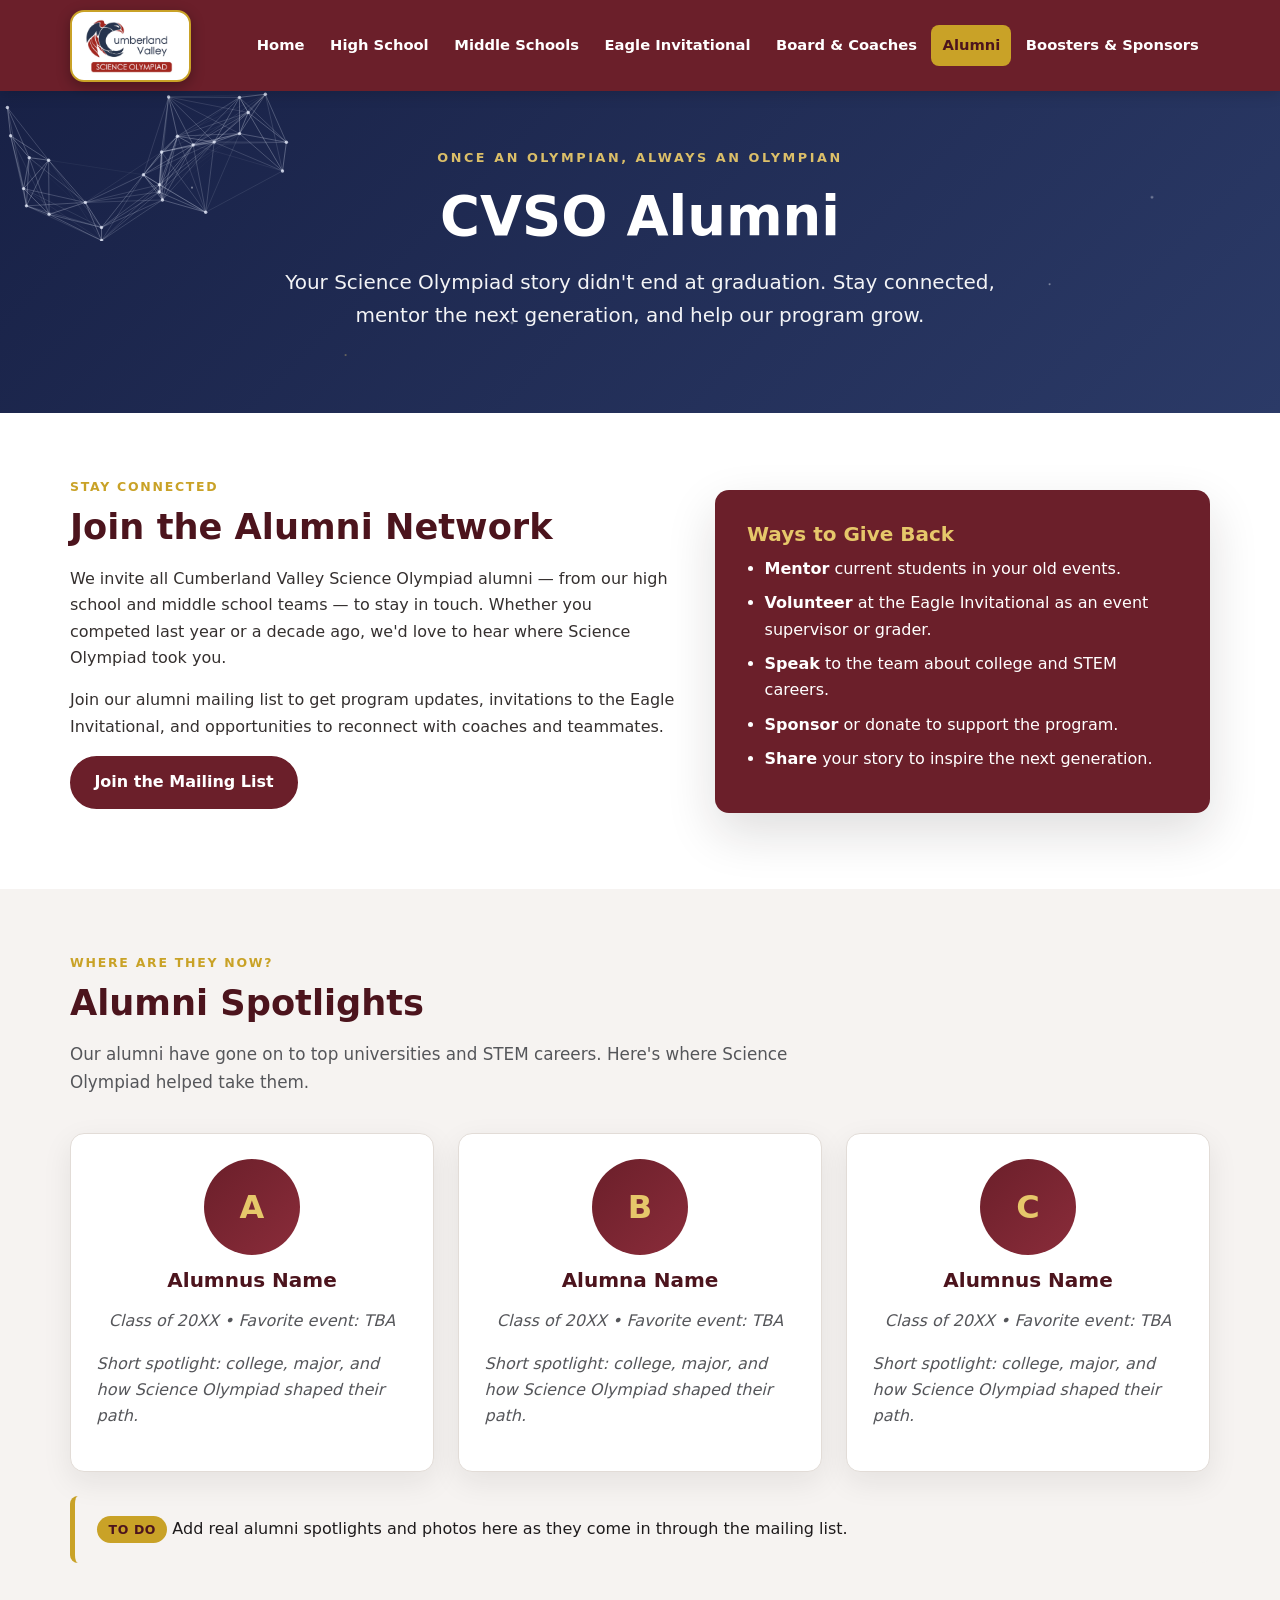
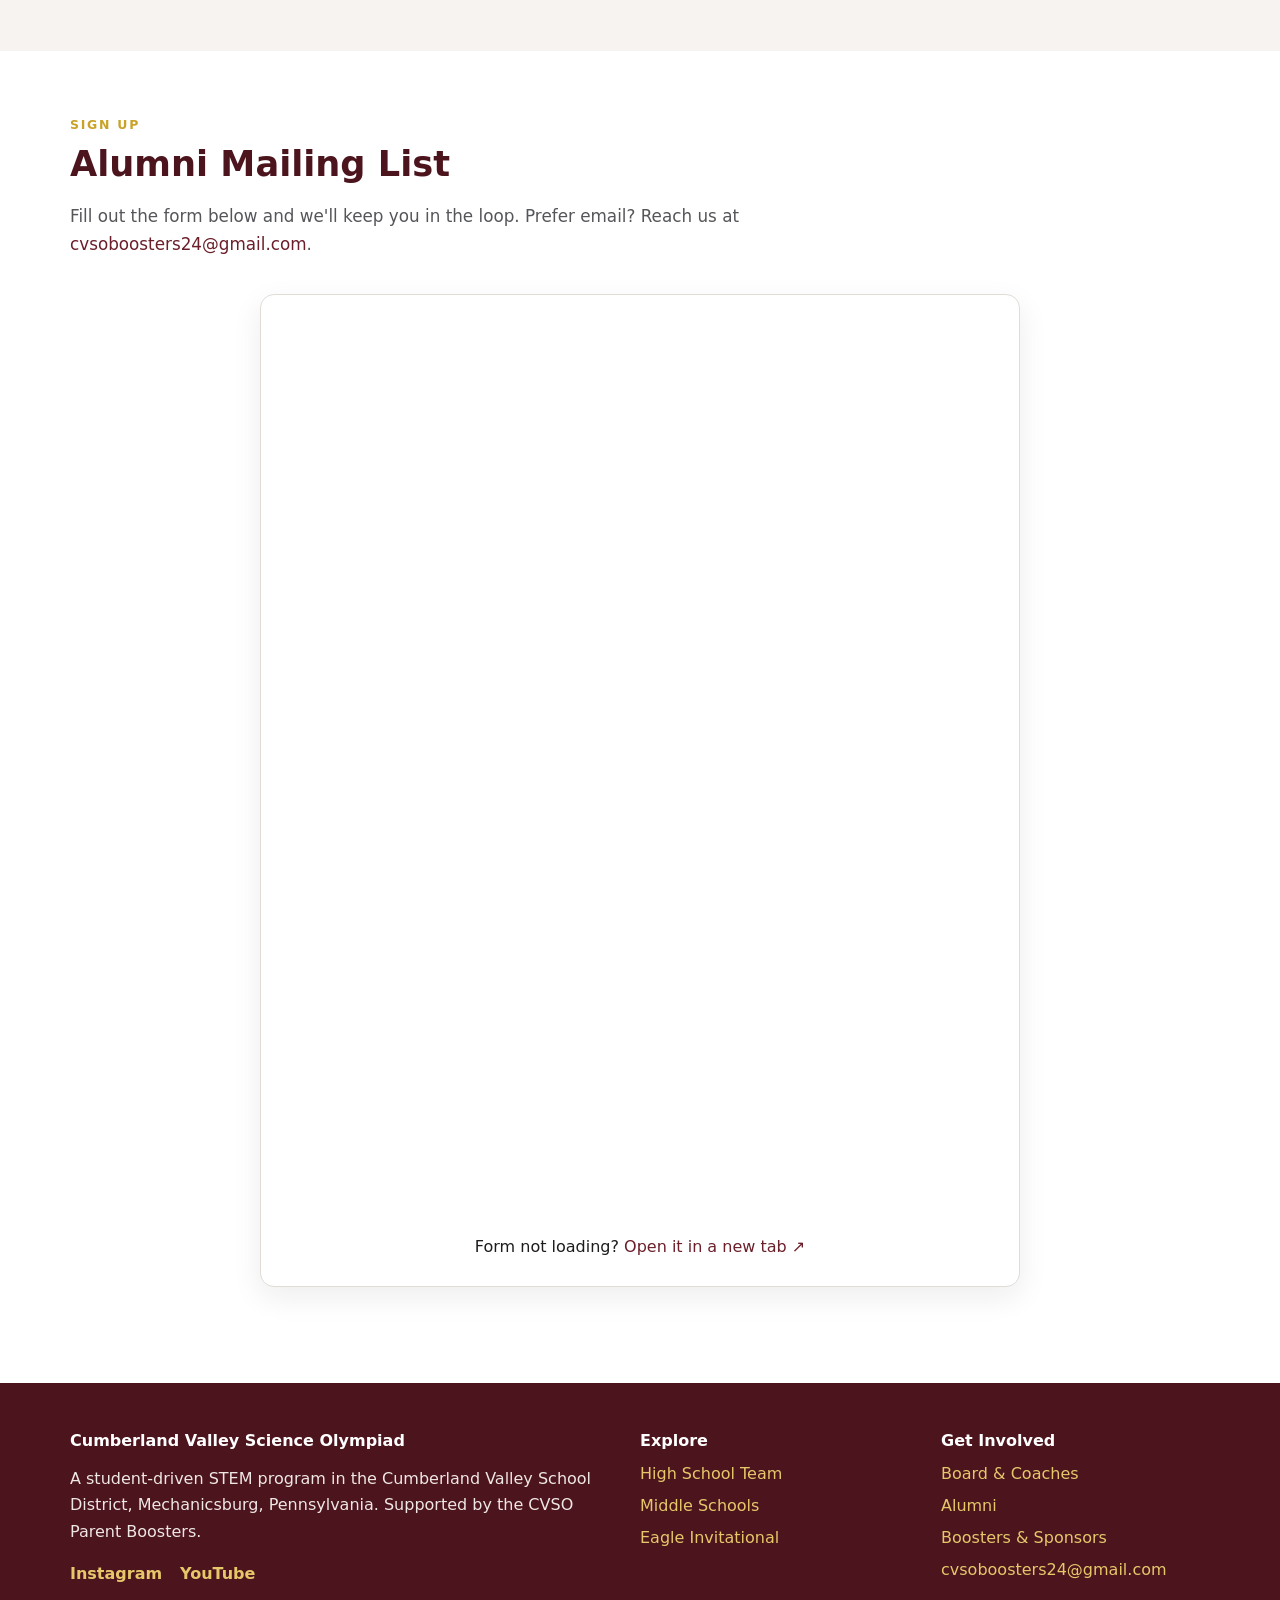
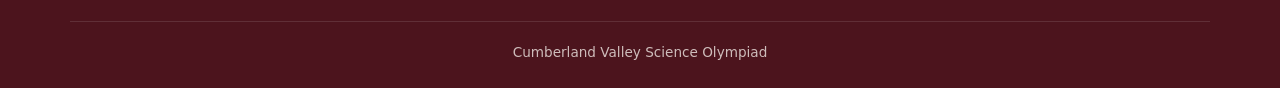
==== commit 6a286329: "Animated tab headers and tighter board layouts - Add a drifting gold particle-network layer to the s" ====
--- a/alumni.html
+++ b/alumni.html
@@ -31,6 +31,7 @@
   </header>
 
   <section class="hero compact hero-alumni">
+    <canvas class="hero-net" data-rgb="235,240,255" aria-hidden="true"></canvas>
     <div class="wrap">
       <p class="kicker">Once an Olympian, always an Olympian</p>
       <h1>CVSO Alumni</h1>
--- a/css/style.css
+++ b/css/style.css
@@ -134,6 +134,10 @@
   text-transform: uppercase; letter-spacing: .2em; font-size: .8rem; font-weight: 700;
   color: var(--gold-light); margin-bottom: 1rem;
 }
+/* animated particle-network layer over the page headers */
+.hero { overflow: hidden; }
+.hero-net { position: absolute; inset: 0; z-index: 0; pointer-events: none; }
+.hero > .wrap { position: relative; z-index: 1; }
 
 /* ---------- Per-page hero themes (unique color + background per tab) ---------- */
 /* High School — engineering circuit board (crimson) */
@@ -294,9 +298,9 @@
 .team-card.mv .bar { background: #4c7d2f; }
 
 /* ---------- People (board/coaches) ---------- */
-.people { display: grid; gap: 1.4rem; grid-template-columns: repeat(3, 1fr); }
-@media (max-width: 860px) { .people { grid-template-columns: repeat(2,1fr); } }
-@media (max-width: 560px) { .people { grid-template-columns: 1fr; } }
+.people { display: flex; flex-wrap: wrap; justify-content: center; gap: 1rem 1.3rem; }
+.people .person { width: 150px; }
+.people .avatar { width: 76px; height: 76px; margin-bottom: .5rem; font-size: 1.55rem; }
 .person { text-align: center; }
 .person .avatar {
   width: 96px; height: 96px; border-radius: 50%; margin: 0 auto .8rem;
